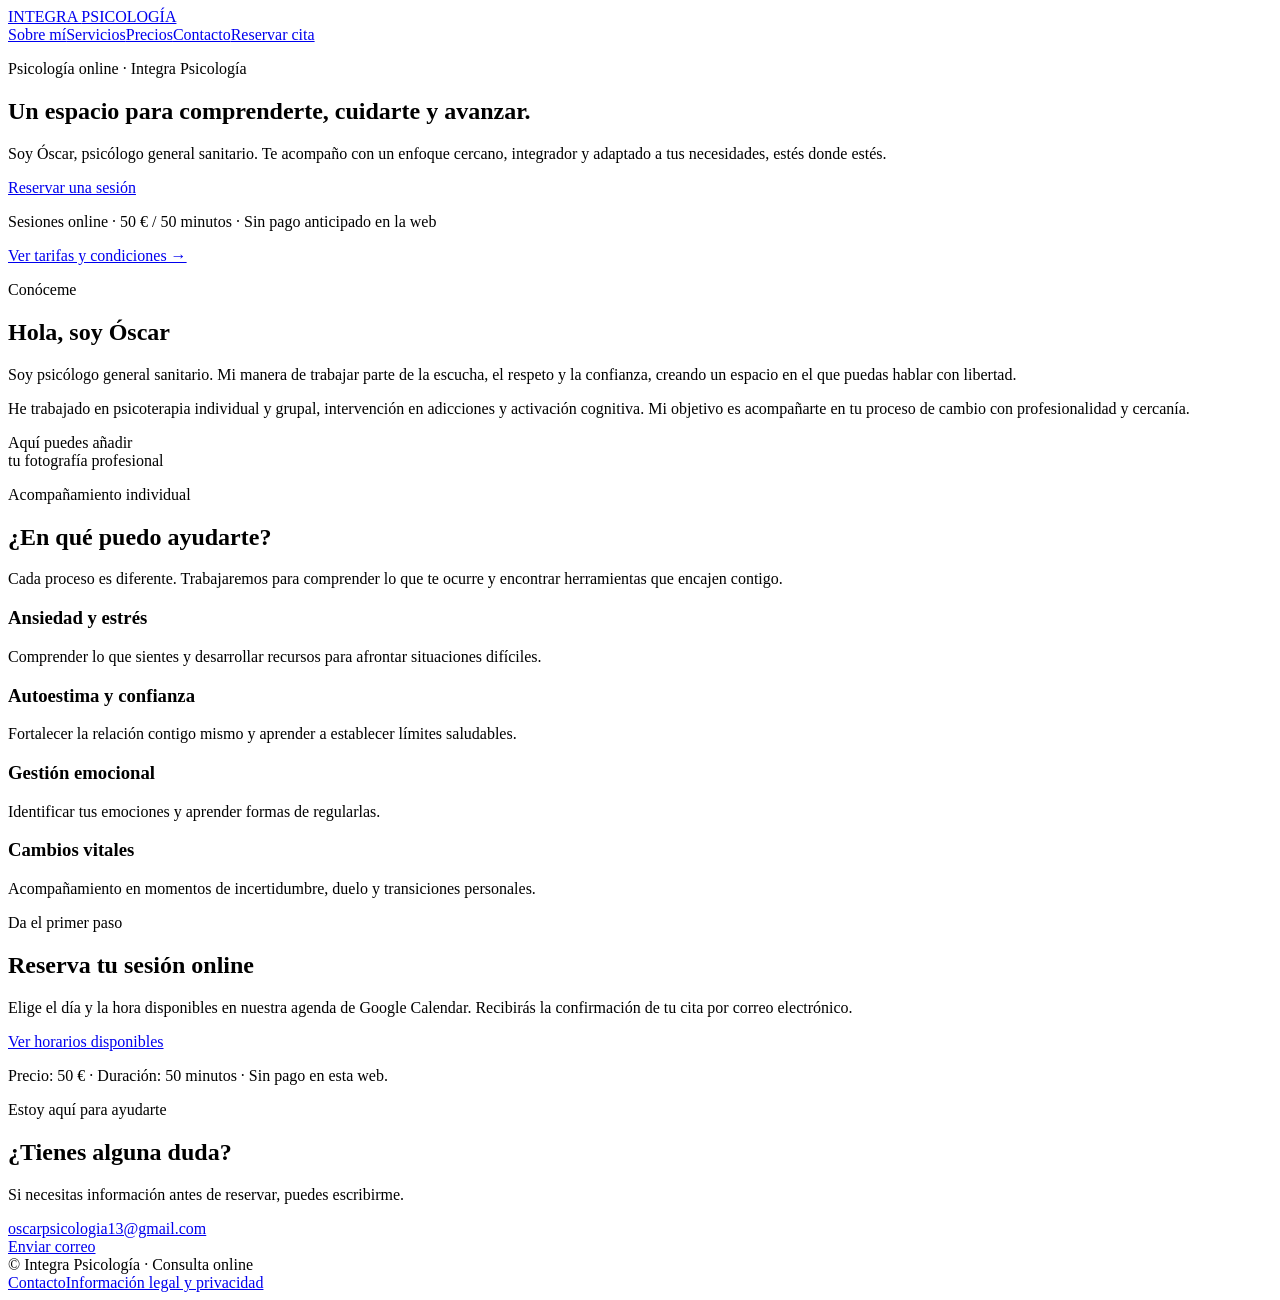
==== index.html @ 52c3e7ba "Rename index[1].html to index.html" ====
<!doctype html><html lang="es"><head><meta charset="utf-8"><meta name="viewport" content="width=device-width, initial-scale=1"><meta name="description" content="Psicología online. Conoce a Óscar, sus servicios y las tarifas de las sesiones de Integra Psicología."><title>Integra Psicología | Psicología online</title><link rel="stylesheet" href="styles.css"></head><body><header class="header" id="inicio"><div class="wrap header-inner"><a class="brand" href="index.html">INTEGRA <span>PSICOLOGÍA</span></a><nav aria-label="Navegación principal"><a href="index.html#sobre-mi">Sobre mí</a><a href="index.html#servicios">Servicios</a><a href="precios.html">Precios</a><a href="index.html#contacto">Contacto</a><a class="button" href="https://calendar.app.google/PCeXu2rNxRvTg7Nx9" target="_blank" rel="noopener noreferrer">Reservar cita</a></nav></div></header><main>
    <section class="hero" aria-labelledby="titulo">
      <div class="wrap hero-inner">
        <p class="eyebrow">Psicología online · Integra Psicología</p>
        <h1 id="titulo">Un espacio para comprenderte, cuidarte y avanzar.</h1>
        <p class="lead">Soy Óscar, psicólogo general sanitario. Te acompaño con un enfoque cercano, integrador y adaptado a tus necesidades, estés donde estés.</p>
        <a class="button" href="https://calendar.app.google/PCeXu2rNxRvTg7Nx9" target="_blank" rel="noopener noreferrer">Reservar una sesión</a>
        <p class="note">Sesiones online · 50 € / 50 minutos · Sin pago anticipado en la web</p><p><a href="precios.html">Ver tarifas y condiciones →</a></p>
      </div>
    </section>

    <section id="sobre-mi" aria-labelledby="sobre-mi-titulo">
      <div class="wrap about-grid">
        <div>
          <p class="eyebrow">Conóceme</p>
          <h2 id="sobre-mi-titulo">Hola, soy Óscar</h2>
          <div class="about-copy">
            <p>Soy psicólogo general sanitario. Mi manera de trabajar parte de la escucha, el respeto y la confianza, creando un espacio en el que puedas hablar con libertad.</p>
            <p>He trabajado en psicoterapia individual y grupal, intervención en adicciones y activación cognitiva. Mi objetivo es acompañarte en tu proceso de cambio con profesionalidad y cercanía.</p>
          </div>
        </div>
        <div class="portrait">
          <!-- Para mostrar una foto, sustituye el siguiente <div> por:
               <img src="URL_PUBLICA_DE_TU_FOTO" alt="Retrato profesional de Óscar, psicólogo" />
               También puedes conservar tu fotografía como elemento visual nativo de Wix fuera del HTML. -->
          <div class="portrait-placeholder">Aquí puedes añadir<br>tu fotografía profesional</div>
        </div>
      </div>
    </section>

    <section class="services" id="servicios" aria-labelledby="servicios-titulo">
      <div class="wrap">
        <p class="eyebrow">Acompañamiento individual</p>
        <h2 id="servicios-titulo">¿En qué puedo ayudarte?</h2>
        <p class="section-desc">Cada proceso es diferente. Trabajaremos para comprender lo que te ocurre y encontrar herramientas que encajen contigo.</p>
        <div class="service-grid">
          <article class="service"><h3>Ansiedad y estrés</h3><p>Comprender lo que sientes y desarrollar recursos para afrontar situaciones difíciles.</p></article>
          <article class="service"><h3>Autoestima y confianza</h3><p>Fortalecer la relación contigo mismo y aprender a establecer límites saludables.</p></article>
          <article class="service"><h3>Gestión emocional</h3><p>Identificar tus emociones y aprender formas de regularlas.</p></article>
          <article class="service"><h3>Cambios vitales</h3><p>Acompañamiento en momentos de incertidumbre, duelo y transiciones personales.</p></article>
        </div>
      </div>
    </section>

    <section class="booking" id="reservar" aria-labelledby="reserva-titulo">
      <div class="wrap booking-inner">
        <p class="eyebrow">Da el primer paso</p>
        <h2 id="reserva-titulo">Reserva tu sesión online</h2>
        <p>Elige el día y la hora disponibles en nuestra agenda de Google Calendar. Recibirás la confirmación de tu cita por correo electrónico.</p>
        <a class="button" href="https://calendar.app.google/PCeXu2rNxRvTg7Nx9" target="_blank" rel="noopener noreferrer">Ver horarios disponibles</a>
        <p class="note">Precio: 50 € · Duración: 50 minutos · Sin pago en esta web.</p>
      </div>
    </section>

    <section class="contact" id="contacto" aria-labelledby="contacto-titulo">
      <div class="wrap contact-inner">
        <div>
          <p class="eyebrow">Estoy aquí para ayudarte</p>
          <h2 id="contacto-titulo">¿Tienes alguna duda?</h2>
          <p>Si necesitas información antes de reservar, puedes escribirme.</p>
          <a class="email" href="mailto:oscarpsicologia13@gmail.com">oscarpsicologia13@gmail.com</a>
        </div>
        <a class="button button-outline" href="mailto:oscarpsicologia13@gmail.com?subject=Consulta%20Integra%20Psicolog%C3%ADa">Enviar correo</a>
      </div>
    </section>
  </main><footer><div class="wrap footer-inner"><span>© Integra Psicología · Consulta online</span><div class="mini-footer-links"><a href="mailto:oscarpsicologia13@gmail.com">Contacto</a><a href="informacion-legal.html">Información legal y privacidad</a></div></div></footer></body></html>
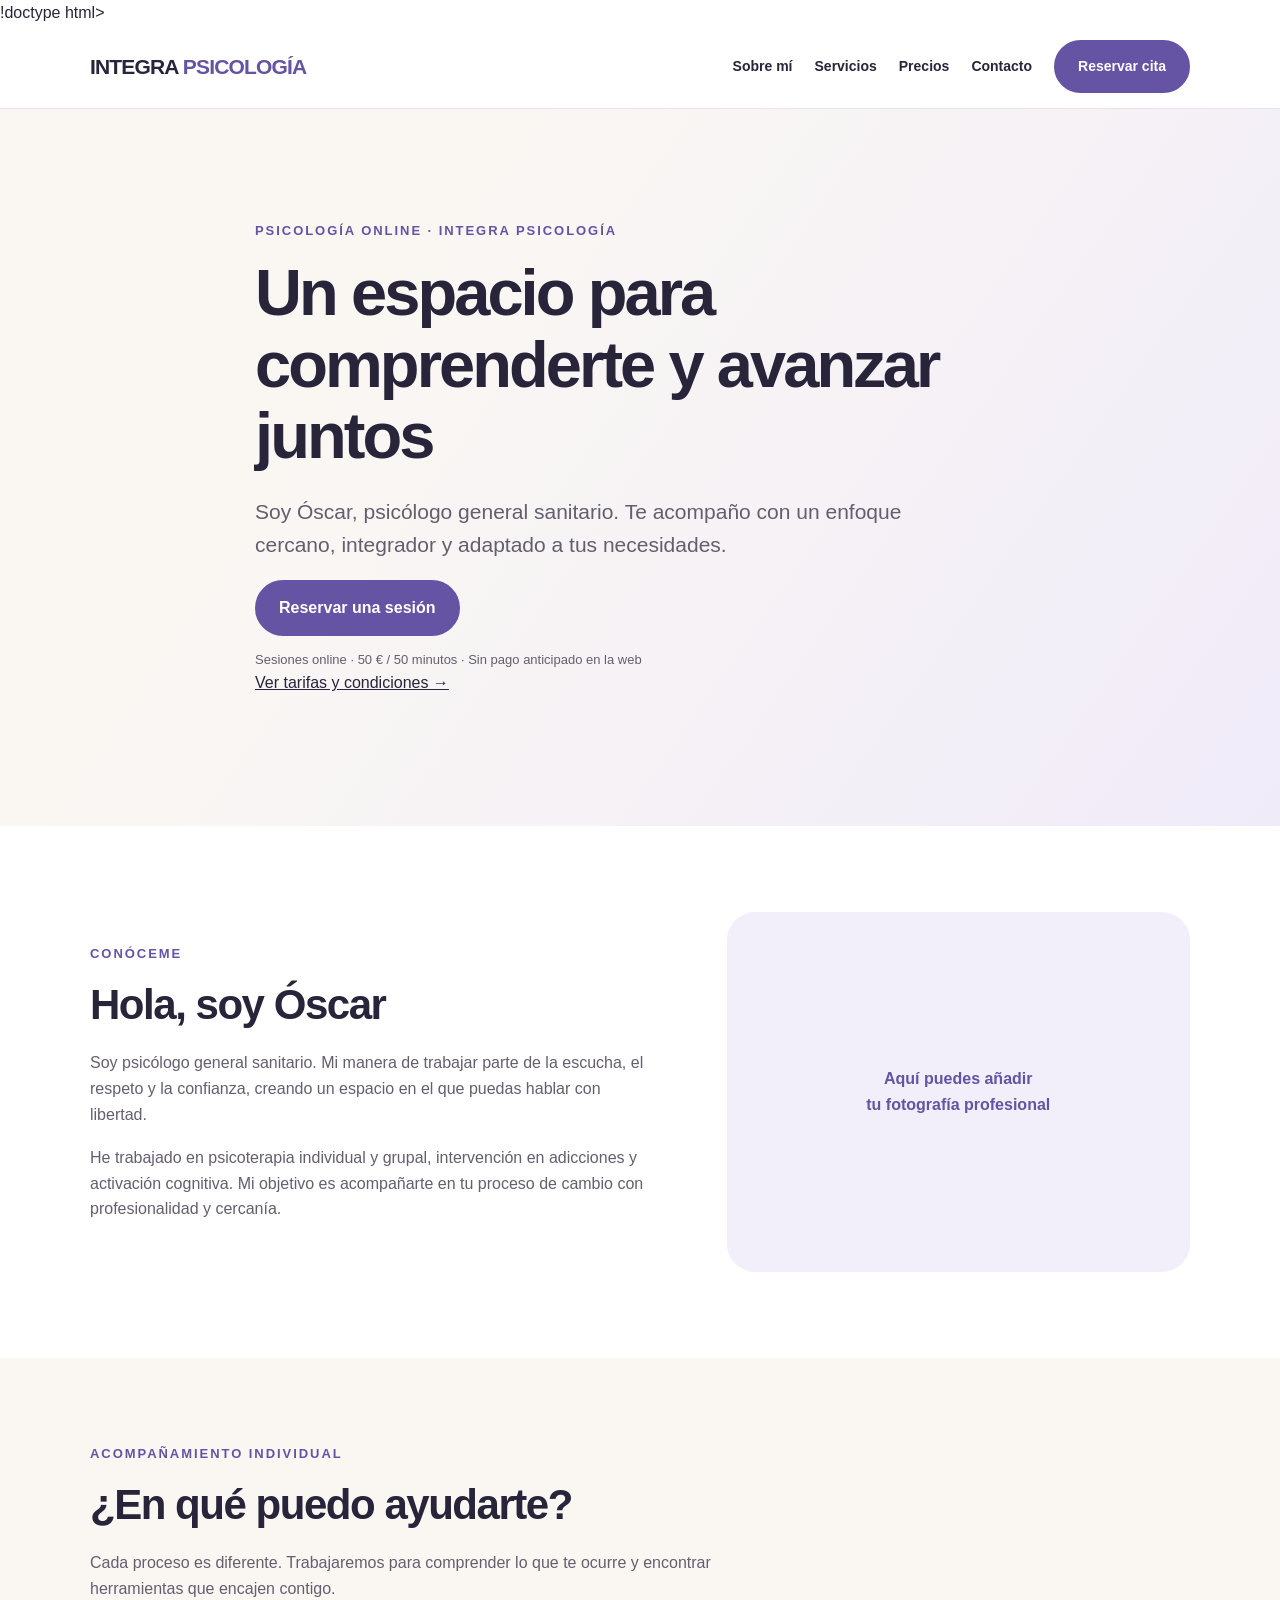
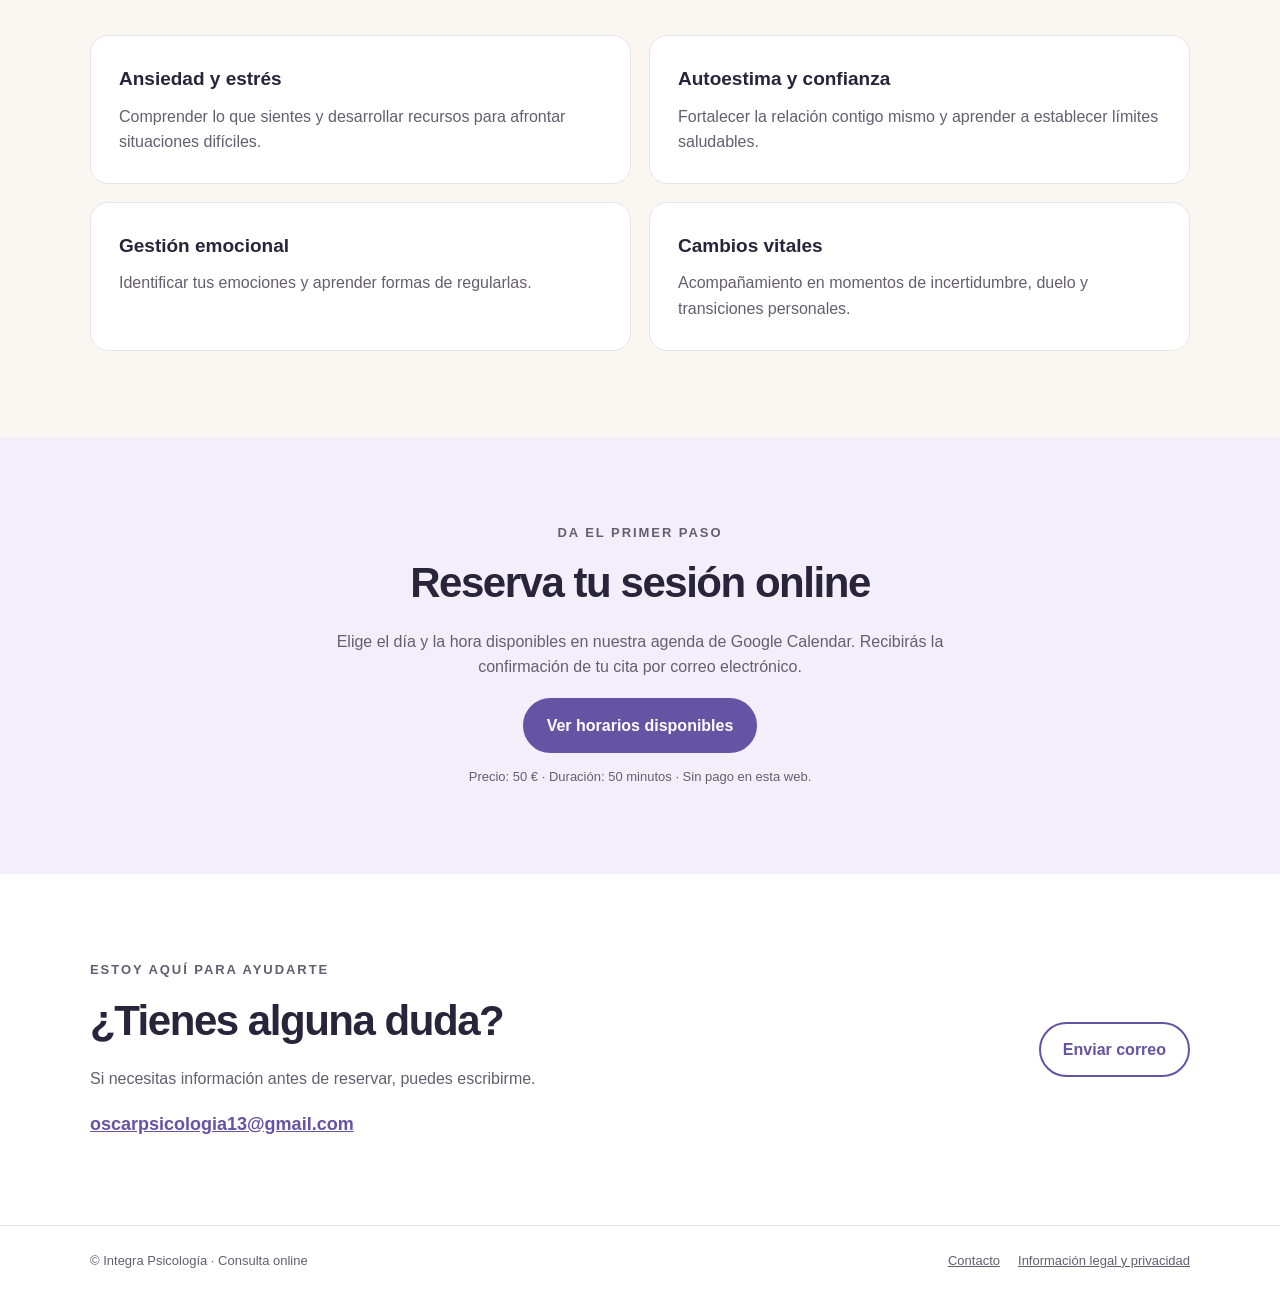
==== commit a2be49cd: "Update index.html" ====
--- a/index.html
+++ b/index.html
@@ -1,11 +1,11 @@
-<!doctype html><html lang="es"><head><meta charset="utf-8"><meta name="viewport" content="width=device-width, initial-scale=1"><meta name="description" content="Psicología online. Conoce a Óscar, sus servicios y las tarifas de las sesiones de Integra Psicología."><title>Integra Psicología | Psicología online</title><link rel="stylesheet" href="styles.css"></head><body><header class="header" id="inicio"><div class="wrap header-inner"><a class="brand" href="index.html">INTEGRA <span>PSICOLOGÍA</span></a><nav aria-label="Navegación principal"><a href="index.html#sobre-mi">Sobre mí</a><a href="index.html#servicios">Servicios</a><a href="precios.html">Precios</a><a href="index.html#contacto">Contacto</a><a class="button" href="https://calendar.app.google/PCeXu2rNxRvTg7Nx9" target="_blank" rel="noopener noreferrer">Reservar cita</a></nav></div></header><main>
+!doctype html><html lang="es"><head><meta charset="utf-8"><meta name="viewport" content="width=device-width, initial-scale=1"><meta name="description" content="Psicología online. Conoce a Óscar, sus servicios y las tarifas de las sesiones de Integra Psicología."><title>Integra Psicología | Psicología online</title><link rel="stylesheet" href="styles.css"></head><body><header class="header" id="inicio"><div class="wrap header-inner"><a class="brand" href="index.html">INTEGRA <span>PSICOLOGÍA</span></a><nav aria-label="Navegación principal"><a href="index.html#sobre-mi">Sobre mí</a><a href="index.html#servicios">Servicios</a><a href="precios.html">Precios</a><a href="index.html#contacto">Contacto</a><a class="button" data-cms="calendar" href="https://calendar.app.google/PCeXu2rNxRvTg7Nx9" target="_blank" rel="noopener noreferrer">Reservar cita</a></nav></div></header><main>
     <section class="hero" aria-labelledby="titulo">
       <div class="wrap hero-inner">
         <p class="eyebrow">Psicología online · Integra Psicología</p>
-        <h1 id="titulo">Un espacio para comprenderte, cuidarte y avanzar.</h1>
-        <p class="lead">Soy Óscar, psicólogo general sanitario. Te acompaño con un enfoque cercano, integrador y adaptado a tus necesidades, estés donde estés.</p>
-        <a class="button" href="https://calendar.app.google/PCeXu2rNxRvTg7Nx9" target="_blank" rel="noopener noreferrer">Reservar una sesión</a>
-        <p class="note">Sesiones online · 50 € / 50 minutos · Sin pago anticipado en la web</p><p><a href="precios.html">Ver tarifas y condiciones →</a></p>
+        <h1 id="titulo" data-cms="titulo">Un espacio para comprenderte, cuidarte y avanzar.</h1>
+        <p class="lead" data-cms="presentacion">Soy Óscar, psicólogo general sanitario. Te acompaño con un enfoque cercano, integrador y adaptado a tus necesidades, estés donde estés.</p>
+        <a class="button" data-cms="calendar" href="https://calendar.app.google/PCeXu2rNxRvTg7Nx9" target="_blank" rel="noopener noreferrer">Reservar una sesión</a>
+        <p class="note">Sesiones online · <span data-cms="precio">50 €</span> / 50 minutos · Sin pago anticipado en la web</p><p><a href="precios.html">Ver tarifas y condiciones →</a></p>
       </div>
     </section>
 
@@ -23,7 +23,7 @@
           <!-- Para mostrar una foto, sustituye el siguiente <div> por:
                <img src="URL_PUBLICA_DE_TU_FOTO" alt="Retrato profesional de Óscar, psicólogo" />
                También puedes conservar tu fotografía como elemento visual nativo de Wix fuera del HTML. -->
-          <div class="portrait-placeholder">Aquí puedes añadir<br>tu fotografía profesional</div>
+          <div class="portrait-placeholder" data-cms="foto">Aquí puedes añadir<br>tu fotografía profesional</div>
         </div>
       </div>
     </section>
@@ -47,8 +47,8 @@
         <p class="eyebrow">Da el primer paso</p>
         <h2 id="reserva-titulo">Reserva tu sesión online</h2>
         <p>Elige el día y la hora disponibles en nuestra agenda de Google Calendar. Recibirás la confirmación de tu cita por correo electrónico.</p>
-        <a class="button" href="https://calendar.app.google/PCeXu2rNxRvTg7Nx9" target="_blank" rel="noopener noreferrer">Ver horarios disponibles</a>
-        <p class="note">Precio: 50 € · Duración: 50 minutos · Sin pago en esta web.</p>
+        <a class="button" data-cms="calendar" href="https://calendar.app.google/PCeXu2rNxRvTg7Nx9" target="_blank" rel="noopener noreferrer">Ver horarios disponibles</a>
+        <p class="note">Precio: <span data-cms="precio">50 €</span> · Duración: 50 minutos · Sin pago en esta web.</p>
       </div>
     </section>
 
@@ -63,4 +63,4 @@
         <a class="button button-outline" href="mailto:oscarpsicologia13@gmail.com?subject=Consulta%20Integra%20Psicolog%C3%ADa">Enviar correo</a>
       </div>
     </section>
-  </main><footer><div class="wrap footer-inner"><span>© Integra Psicología · Consulta online</span><div class="mini-footer-links"><a href="mailto:oscarpsicologia13@gmail.com">Contacto</a><a href="informacion-legal.html">Información legal y privacidad</a></div></div></footer></body></html>
+  </main><footer><div class="wrap footer-inner"><span>© Integra Psicología · Consulta online</span><div class="mini-footer-links"><a href="mailto:oscarpsicologia13@gmail.com">Contacto</a><a href="informacion-legal.html">Información legal y privacidad</a></div></div></footer><script src="cms.js" defer></script></body></html>
--- a/styles.css
+++ b/styles.css
@@ -0,0 +1,27 @@
+
+    :root{--ink:#28243a;--muted:#645e6e;--purple:#6553a3;--purple-dark:#493982;--cream:#faf7f3;--lavender:#f2effa;--line:#e8e2e9}
+    *{box-sizing:border-box}html{scroll-behavior:smooth}body{margin:0;font-family:Arial,Helvetica,sans-serif;color:var(--ink);background:#fff;line-height:1.6}a{color:inherit}
+    .wrap{width:min(1100px,calc(100% - 44px));margin:auto}
+    .header{background:white;border-bottom:1px solid var(--line)}
+    .header-inner{display:flex;align-items:center;justify-content:space-between;gap:22px;min-height:82px}
+    .brand{font-weight:800;letter-spacing:-.04em;font-size:21px;text-decoration:none}.brand span{color:var(--purple)}
+    nav{display:flex;align-items:center;flex-wrap:wrap;gap:22px}nav a{text-decoration:none;font-size:14px;font-weight:600}nav a:hover{color:var(--purple)}
+    .button{display:inline-flex;align-items:center;justify-content:center;border-radius:999px;padding:13px 22px;text-decoration:none;background:var(--purple);color:white;font-weight:700;border:2px solid var(--purple);transition:background .2s}
+    .button:hover{background:var(--purple-dark);border-color:var(--purple-dark)}.button-outline{background:transparent;color:var(--purple)}.button-outline:hover{color:white}
+    section{padding:86px 0}.hero{background:linear-gradient(125deg,#faf7f3 30%,#f0ebf9 100%);padding:112px 0}
+    .hero-inner{max-width:770px}.eyebrow{font-size:13px;font-weight:800;color:var(--purple);text-transform:uppercase;letter-spacing:.15em;margin:0 0 16px}
+    h1{font-size:clamp(38px,5.6vw,65px);line-height:1.1;letter-spacing:-.045em;margin:0 0 23px}h2{font-size:clamp(29px,3.6vw,42px);line-height:1.15;letter-spacing:-.035em;margin:0 0 21px}
+    h3{font-size:19px;margin:0 0 9px}p{margin:0 0 18px}.lead{font-size:clamp(17px,2.2vw,21px);color:var(--muted);max-width:660px}
+    .note{color:var(--muted);font-size:13px;margin:14px 0 0}
+    .about-grid{display:grid;grid-template-columns:1.1fr .9fr;align-items:center;gap:70px}.about-copy{max-width:610px;color:var(--muted)}
+    .portrait{background:var(--lavender);border-radius:28px;min-height:360px;display:flex;align-items:center;justify-content:center;text-align:center;color:var(--purple);padding:30px;overflow:hidden}
+    .portrait img{width:100%;height:100%;max-height:480px;object-fit:cover;border-radius:20px}.portrait-placeholder{font-weight:700}
+    .services{background:var(--cream)}.section-desc{max-width:670px;color:var(--muted)}.service-grid{display:grid;grid-template-columns:repeat(2,minmax(0,1fr));gap:18px;margin-top:34px}
+    .service{background:#fff;border:1px solid var(--line);padding:28px;border-radius:18px}.service p{color:var(--muted);margin:0}
+    .booking{text-align:center;background:var(--lavender)}.booking-inner{max-width:680px;margin:auto}.booking p{color:var(--muted)}
+    .contact-inner{display:flex;align-items:center;justify-content:space-between;gap:30px}.contact p{color:var(--muted)}.contact a.email{font-size:18px;color:var(--purple);font-weight:700;overflow-wrap:anywhere}
+    footer{border-top:1px solid var(--line);padding:25px 0;font-size:13px;color:var(--muted)}.footer-inner{display:flex;justify-content:space-between;flex-wrap:wrap;gap:12px}
+    @media(max-width:720px){.wrap{width:min(100% - 32px,1100px)}.header-inner{justify-content:center;flex-direction:column;padding:17px 0;gap:13px}nav{justify-content:center;gap:14px}nav a{font-size:13px}nav .button{padding:8px 14px}section{padding:58px 0}.hero{padding:75px 0}.about-grid{grid-template-columns:1fr;gap:30px}.portrait{min-height:270px;order:-1}.service-grid{grid-template-columns:1fr}.contact-inner{display:block}}
+    @media(prefers-reduced-motion:reduce){html{scroll-behavior:auto}.button{transition:none}}
+  
+    .page-hero{background:linear-gradient(125deg,#faf7f3 30%,#f0ebf9 100%);padding:80px 0 55px} .page-hero p{max-width:690px;color:var(--muted)} .price-card{background:#fff;border:1px solid var(--line);border-radius:24px;max-width:660px;margin:30px auto;padding:40px;text-align:center;box-shadow:0 15px 50px rgba(40,36,58,.05)} .amount{font-size:64px;font-weight:800;line-height:1.1;letter-spacing:-.04em;color:var(--purple)} .details{color:var(--muted)}.actions{display:flex;justify-content:center;gap:12px;flex-wrap:wrap;margin:24px 0}.info-panel{background:var(--lavender);padding:26px;border-radius:18px;max-width:720px;margin:24px auto}.info-panel h2{font-size:25px}.fineprint{font-size:14px;color:var(--muted)}.mini-footer-links{display:flex;gap:18px;flex-wrap:wrap}.steps{max-width:680px;margin:25px auto}.steps li{margin-bottom:12px} .readable{max-width:780px}.readable h2{font-size:24px;margin-top:35px}.readable a{color:var(--purple)} @media(max-width:720px){.page-hero{padding:60px 0 35px}.price-card{padding:27px 18px}.amount{font-size:54px}}
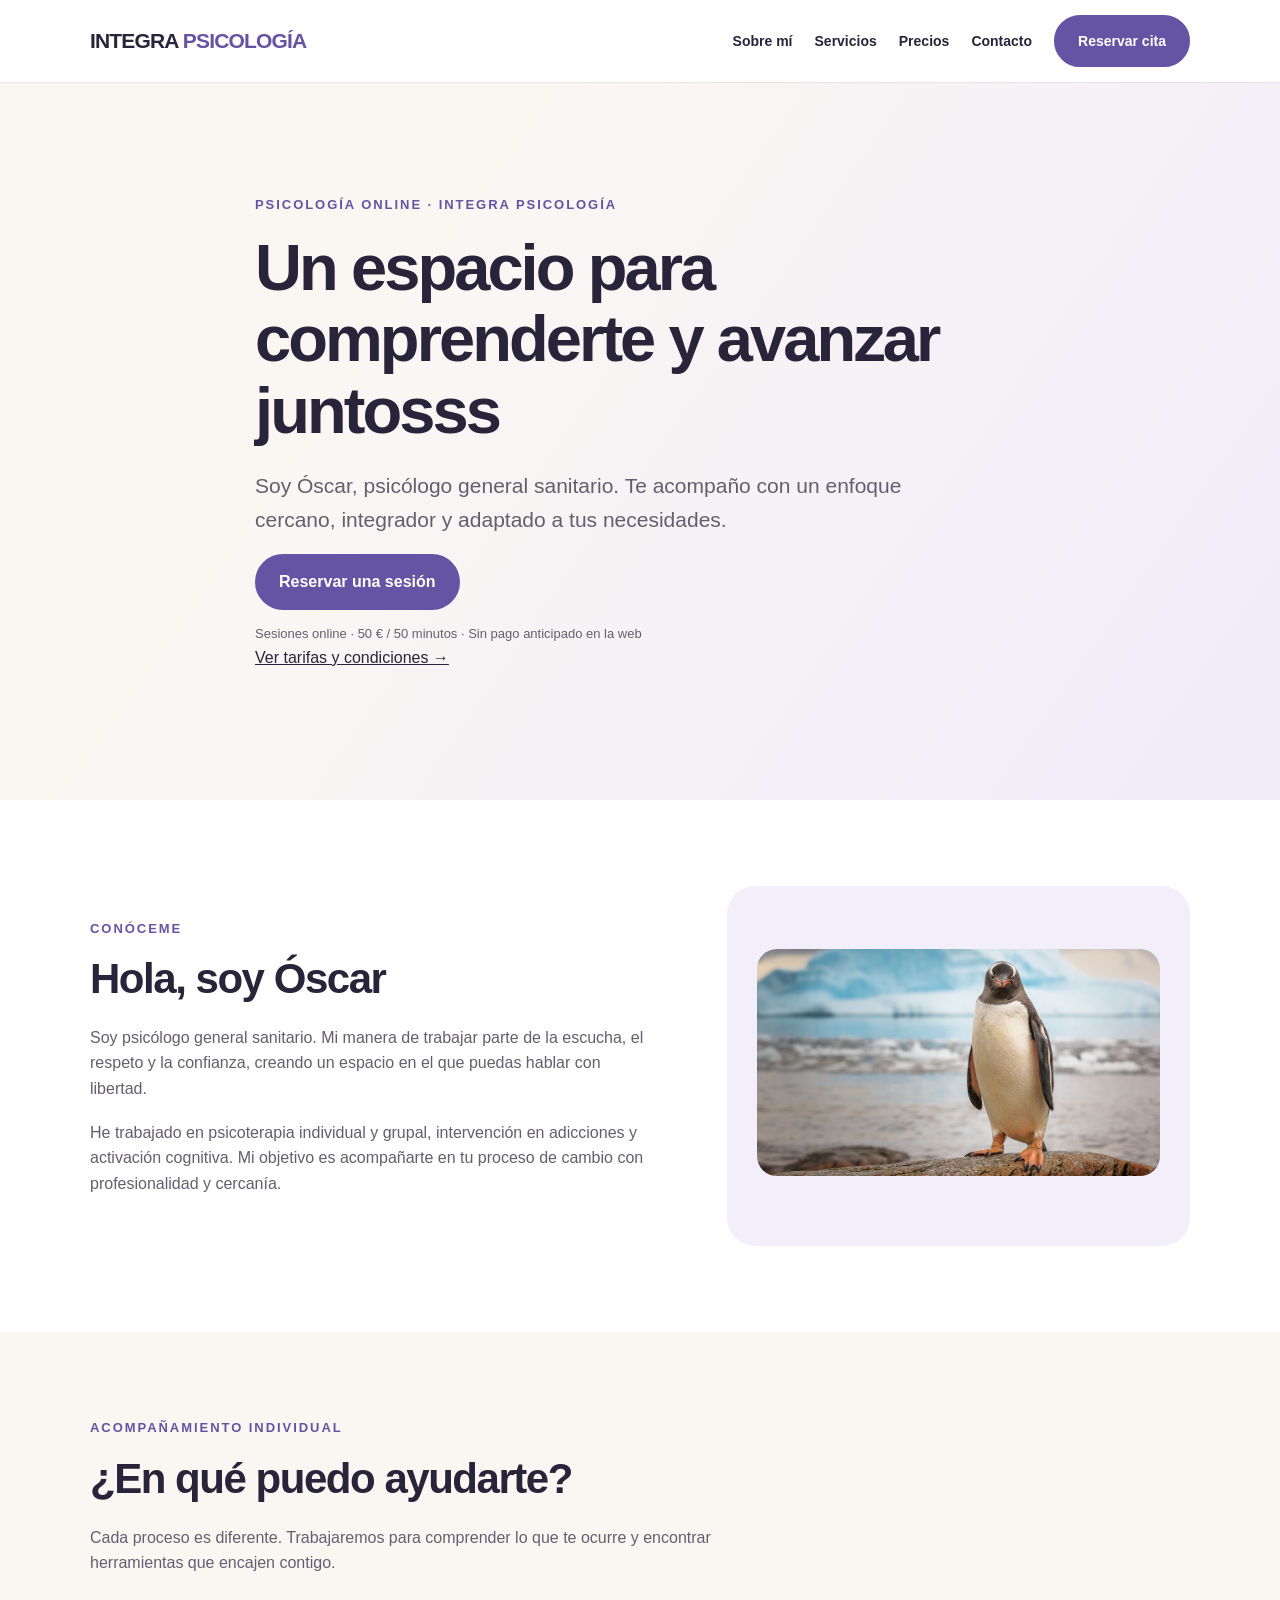
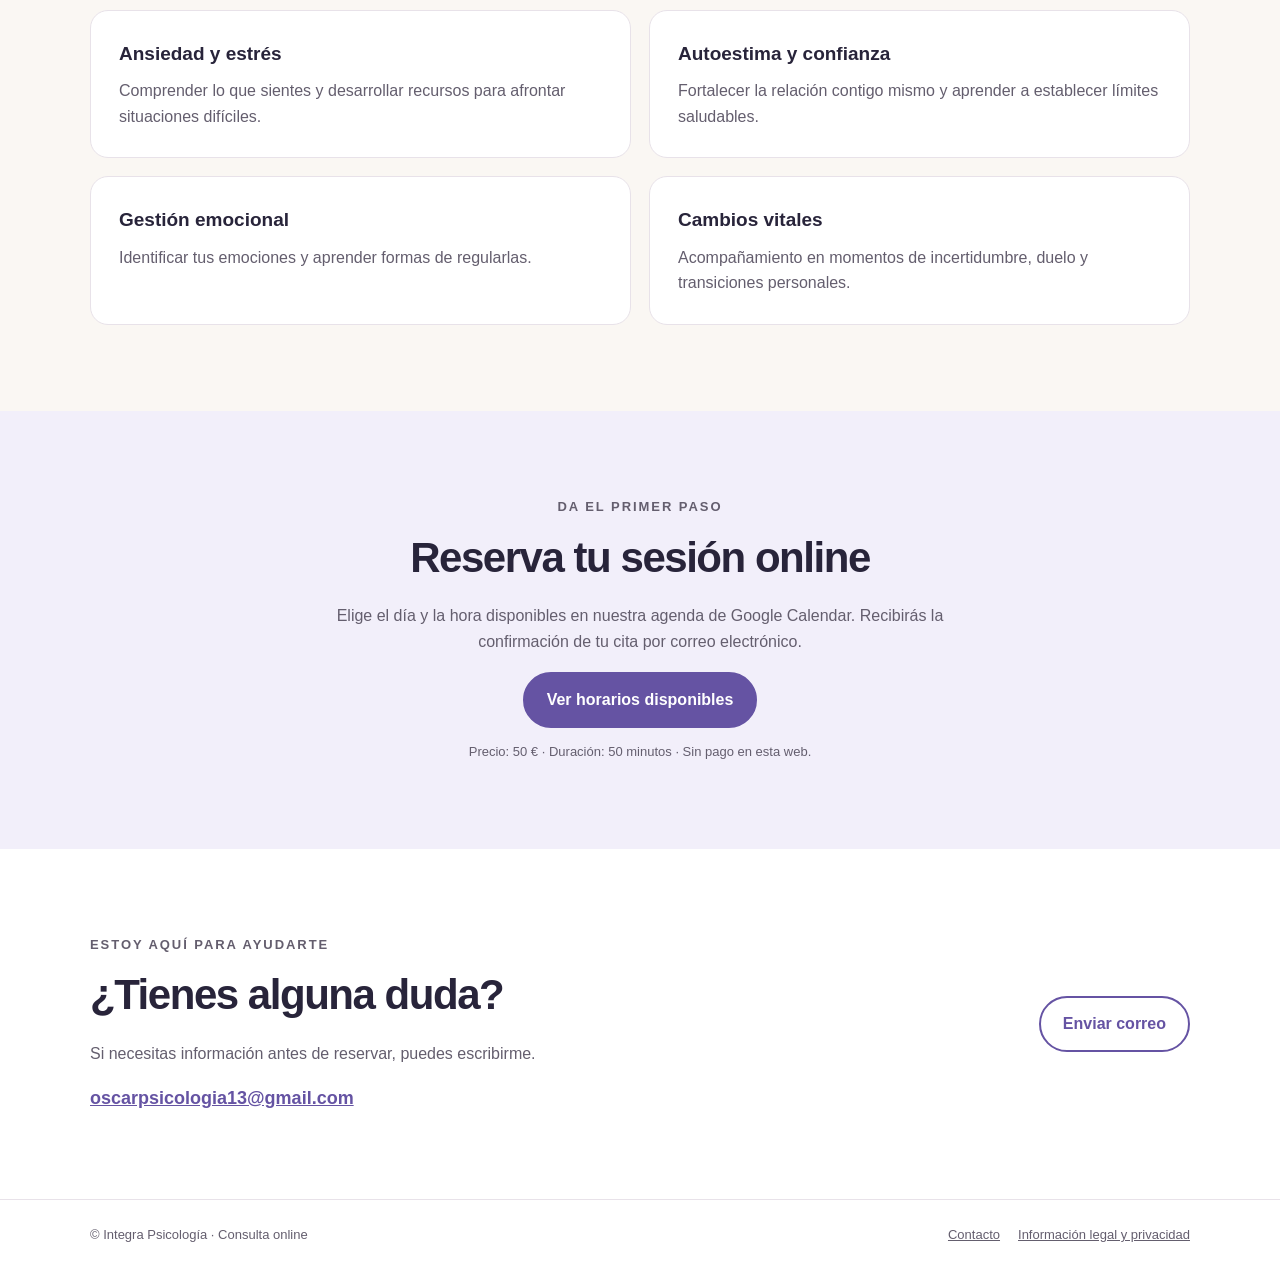
==== commit 42b15e06: "Update index.html" ====
--- a/index.html
+++ b/index.html
@@ -1,4 +1,4 @@
-!doctype html><html lang="es"><head><meta charset="utf-8"><meta name="viewport" content="width=device-width, initial-scale=1"><meta name="description" content="Psicología online. Conoce a Óscar, sus servicios y las tarifas de las sesiones de Integra Psicología."><title>Integra Psicología | Psicología online</title><link rel="stylesheet" href="styles.css"></head><body><header class="header" id="inicio"><div class="wrap header-inner"><a class="brand" href="index.html">INTEGRA <span>PSICOLOGÍA</span></a><nav aria-label="Navegación principal"><a href="index.html#sobre-mi">Sobre mí</a><a href="index.html#servicios">Servicios</a><a href="precios.html">Precios</a><a href="index.html#contacto">Contacto</a><a class="button" data-cms="calendar" href="https://calendar.app.google/PCeXu2rNxRvTg7Nx9" target="_blank" rel="noopener noreferrer">Reservar cita</a></nav></div></header><main>
+<!doctype html><html lang="es"><head><meta charset="utf-8"><meta name="viewport" content="width=device-width, initial-scale=1"><meta name="description" content="Psicología online. Conoce a Óscar, sus servicios y las tarifas de las sesiones de Integra Psicología."><title>Integra Psicología | Psicología online</title><link rel="stylesheet" href="styles.css"></head><body><header class="header" id="inicio"><div class="wrap header-inner"><a class="brand" href="index.html">INTEGRA <span>PSICOLOGÍA</span></a><nav aria-label="Navegación principal"><a href="index.html#sobre-mi">Sobre mí</a><a href="index.html#servicios">Servicios</a><a href="precios.html">Precios</a><a href="index.html#contacto">Contacto</a><a class="button" data-cms="calendar" href="https://calendar.app.google/PCeXu2rNxRvTg7Nx9" target="_blank" rel="noopener noreferrer">Reservar cita</a></nav></div></header><main>
     <section class="hero" aria-labelledby="titulo">
       <div class="wrap hero-inner">
         <p class="eyebrow">Psicología online · Integra Psicología</p>
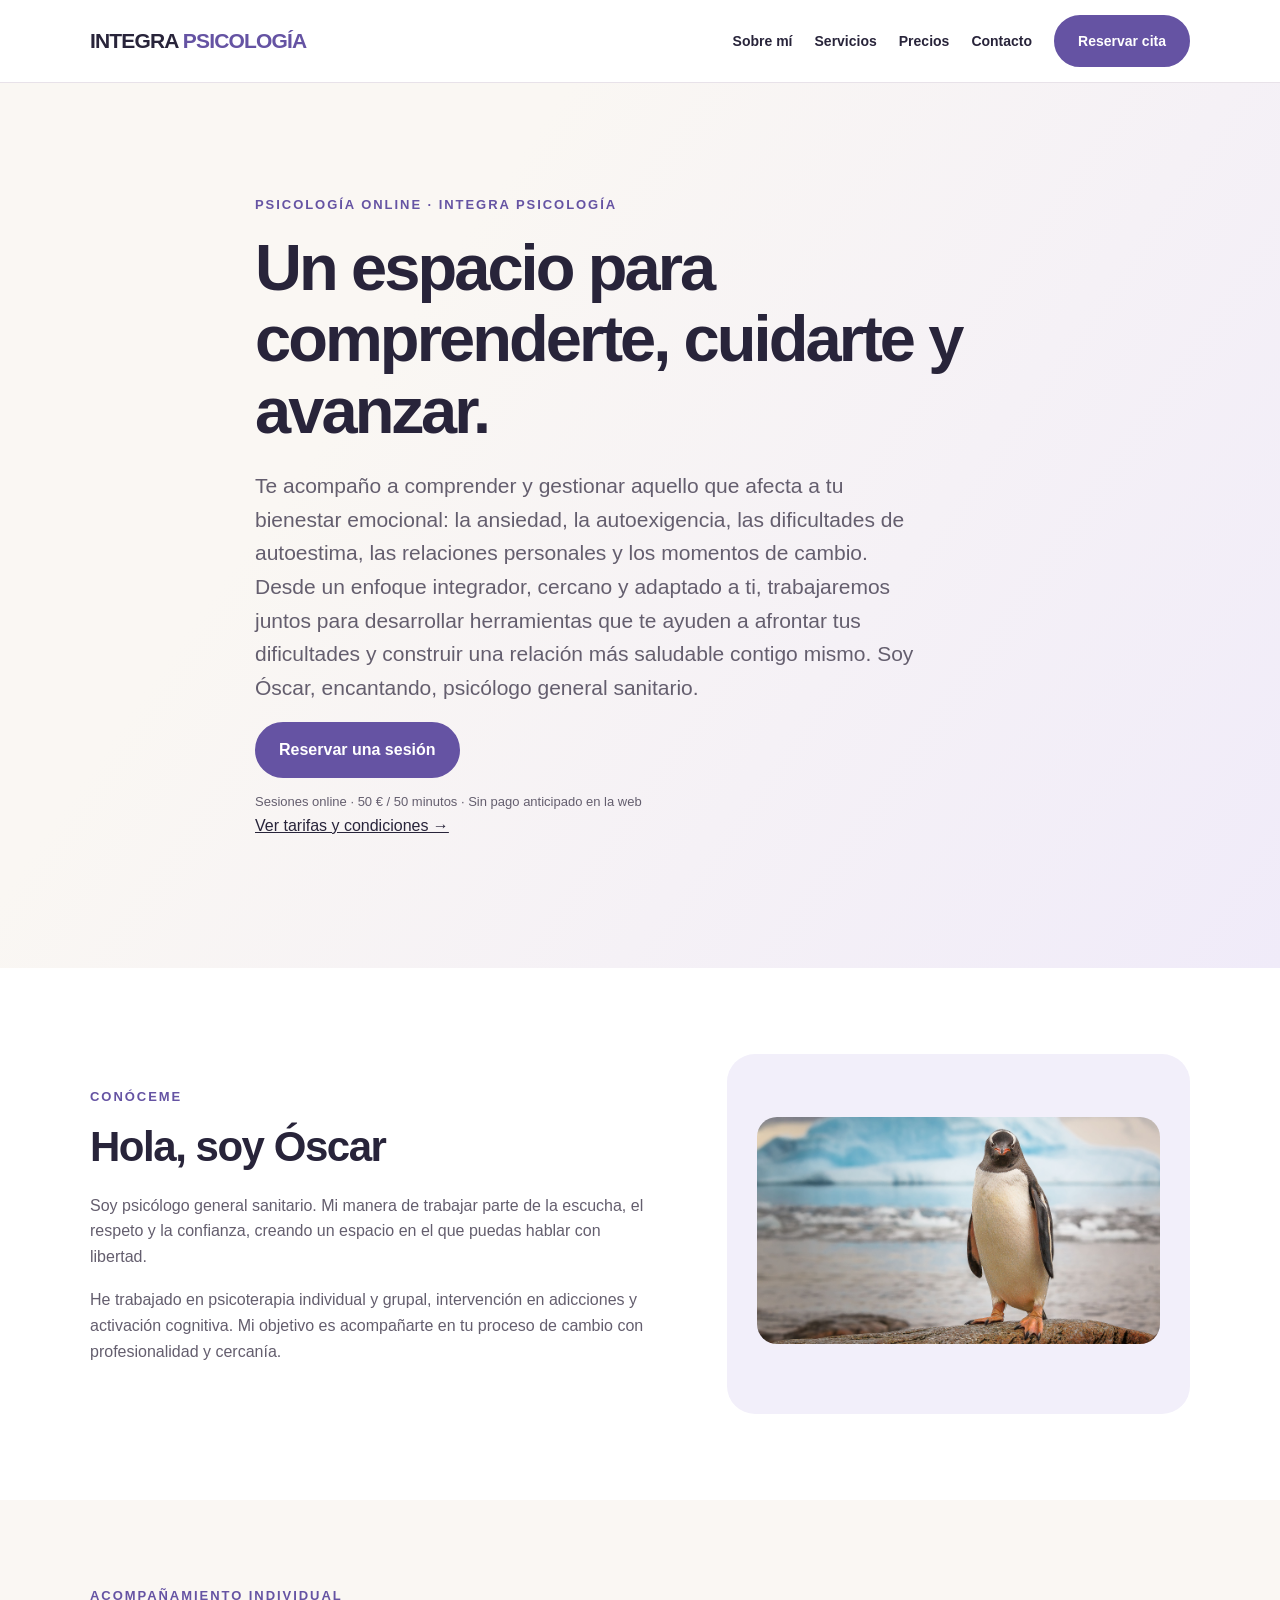
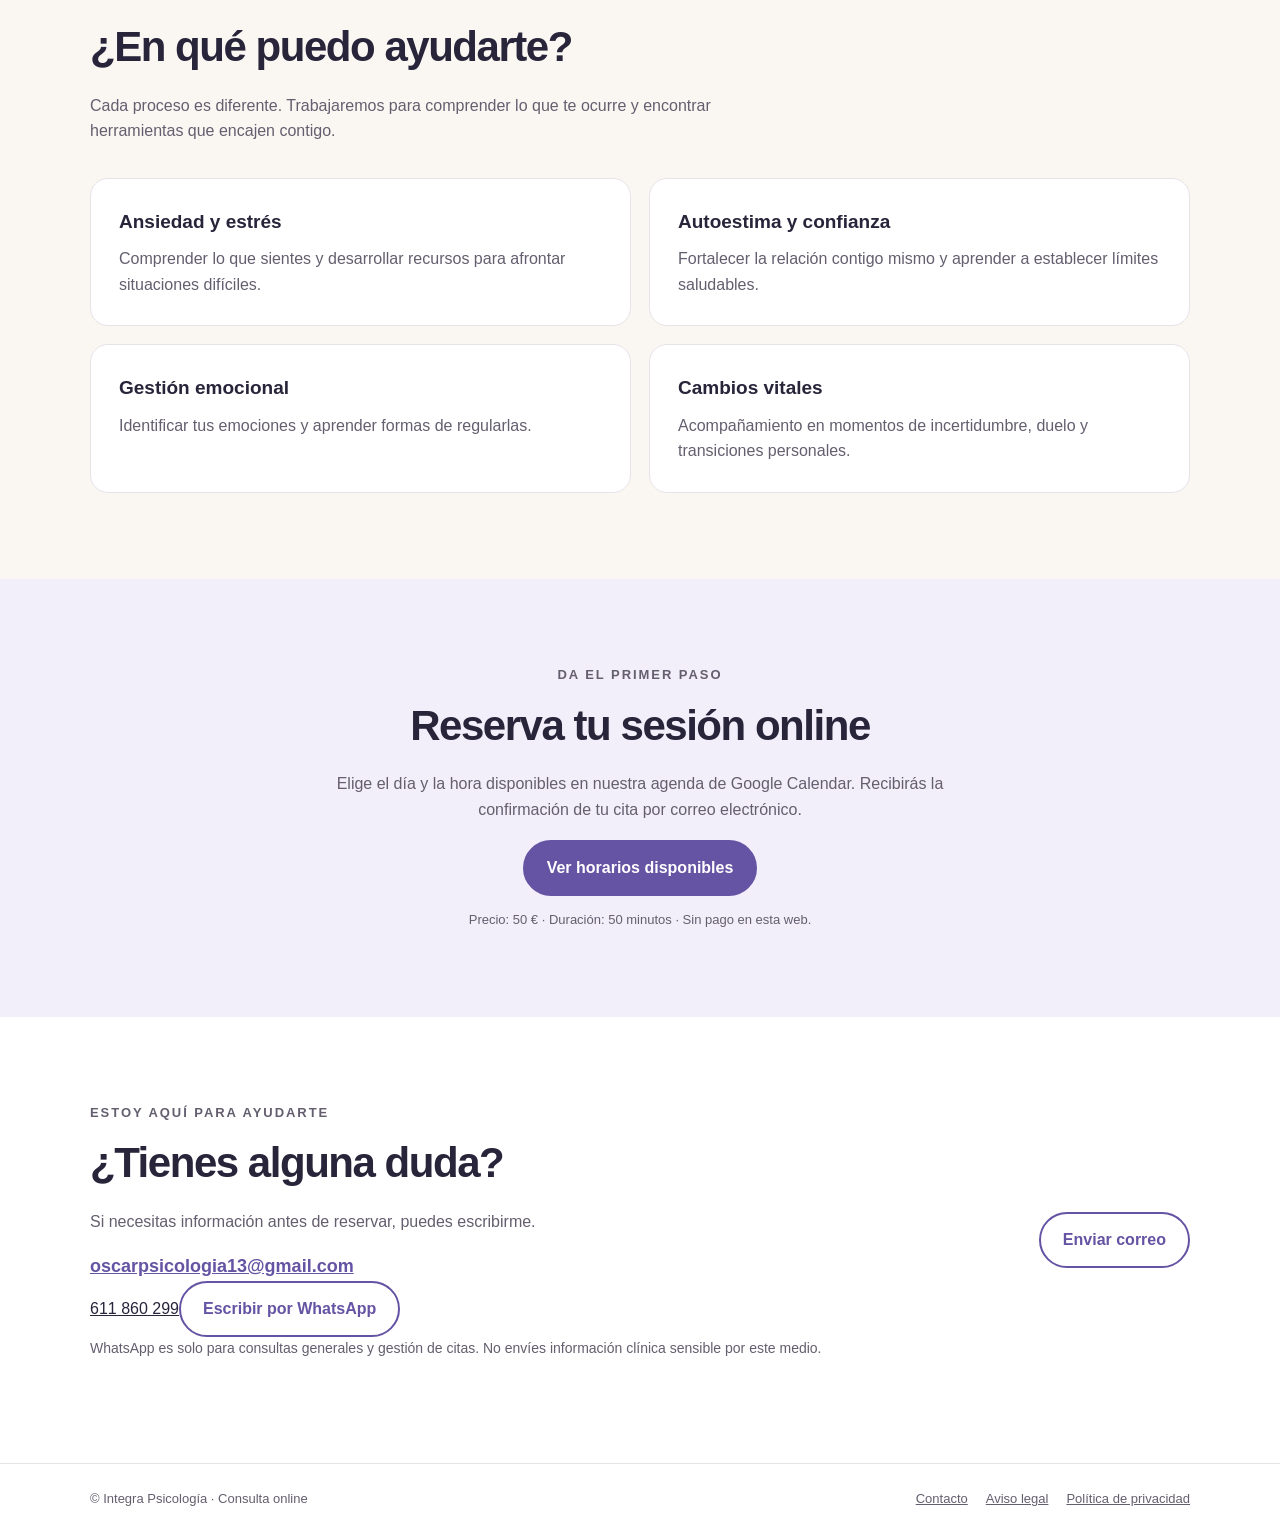
==== commit 5495d75e: "Rename index[1].html to index.html" ====
--- a/index.html
+++ b/index.html
@@ -58,9 +58,9 @@
           <p class="eyebrow">Estoy aquí para ayudarte</p>
           <h2 id="contacto-titulo">¿Tienes alguna duda?</h2>
           <p>Si necesitas información antes de reservar, puedes escribirme.</p>
-          <a class="email" href="mailto:oscarpsicologia13@gmail.com">oscarpsicologia13@gmail.com</a>
+          <a class="email" href="mailto:oscarpsicologia13@gmail.com">oscarpsicologia13@gmail.com</a><div class="contact-options"><a href="tel:+34611860299" class="contact-phone">611 860 299</a><a class="button button-outline" href="https://wa.me/34611860299?text=Hola%2C%20me%20gustar%C3%ADa%20recibir%20informaci%C3%B3n%20sobre%20las%20sesiones%20de%20psicolog%C3%ADa%20online." target="_blank" rel="noopener noreferrer" aria-label="Escribir a Integra Psicología por WhatsApp">Escribir por WhatsApp</a></div><p class="fineprint">WhatsApp es solo para consultas generales y gestión de citas. No envíes información clínica sensible por este medio.</p>
         </div>
         <a class="button button-outline" href="mailto:oscarpsicologia13@gmail.com?subject=Consulta%20Integra%20Psicolog%C3%ADa">Enviar correo</a>
       </div>
     </section>
-  </main><footer><div class="wrap footer-inner"><span>© Integra Psicología · Consulta online</span><div class="mini-footer-links"><a href="mailto:oscarpsicologia13@gmail.com">Contacto</a><a href="informacion-legal.html">Información legal y privacidad</a></div></div></footer><script src="cms.js" defer></script></body></html>
+  </main><footer><div class="wrap footer-inner"><span>© Integra Psicología · Consulta online</span><div class="mini-footer-links"><a href="mailto:oscarpsicologia13@gmail.com">Contacto</a><a href="aviso-legal.html">Aviso legal</a><a href="politica-privacidad.html">Política de privacidad</a></div></div></footer><script src="cms.js" defer></script></body></html>
